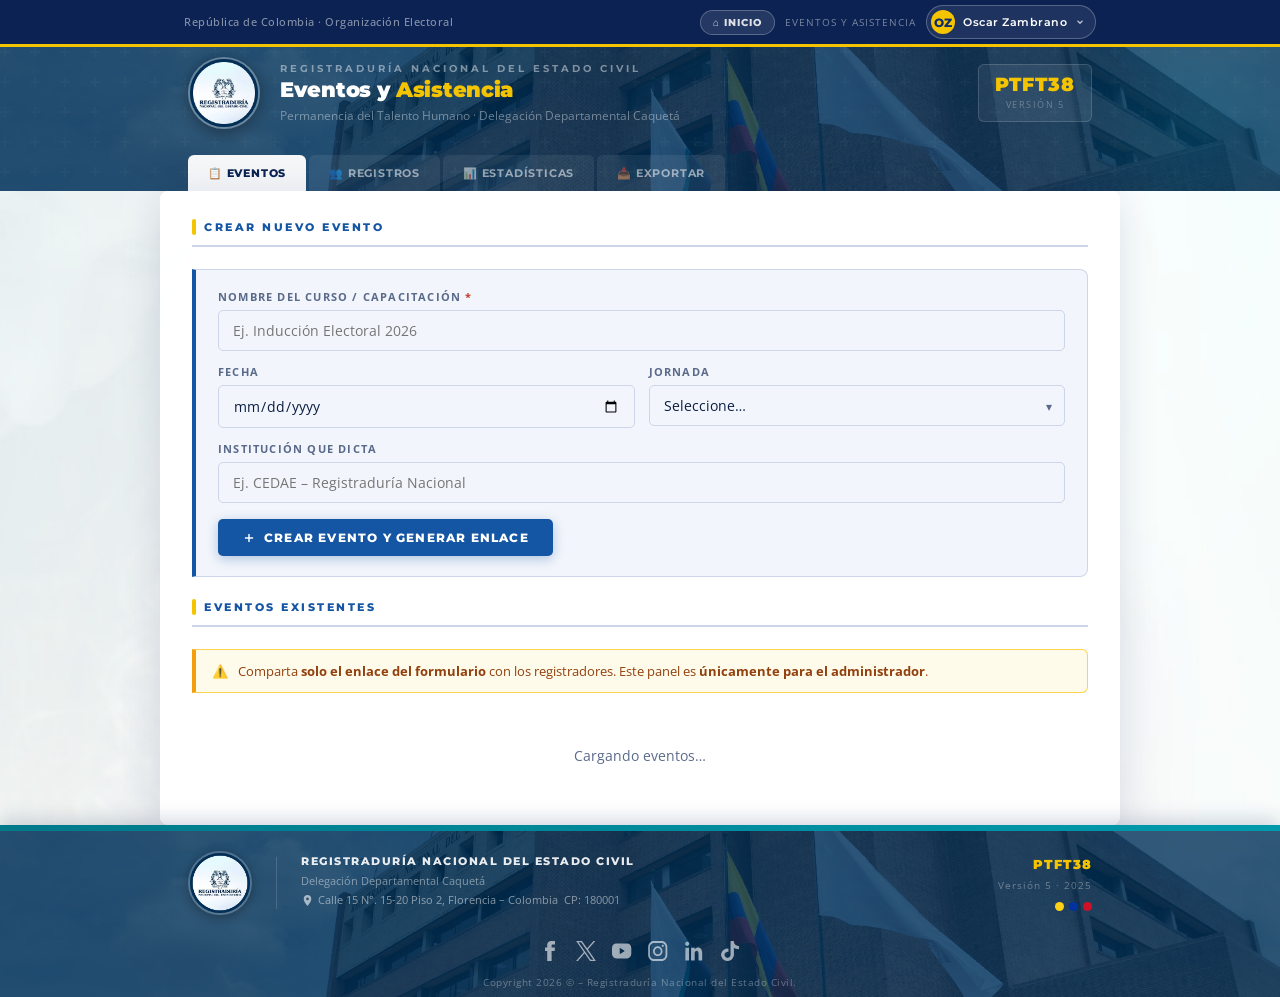
==== vistas/admin.html @ bdf1c72b "feat(registros): permitir eliminar un asistente del evento Pasa que alguien diligencia el formulario" ====
<!doctype html>
<html lang="es">
  <head>
    <meta charset="UTF-8" />
    <meta name="viewport" content="width=device-width, initial-scale=1.0" />
    <link rel="icon" type="image/x-icon" href="/img/icono.png" />
    <title>Panel Administrativo PTFT38 | Registraduría Caquetá</title>
    <link
      href="https://fonts.googleapis.com/css2?family=Montserrat:wght@400;500;600;700;800;900&family=Open+Sans:wght@300;400;500;600&display=swap"
      rel="stylesheet"
    />
    <link rel="stylesheet" href="/css/styles.css" />
    <link rel="stylesheet" href="/css/admin.css" />
  </head>
  <body>
    <!-- BARRA SUPERIOR -->
    <div class="top-bar" style="width: 100%">
      <div class="top-bar-inner">
        <span class="top-bar-left"
          >República de Colombia · Organización Electoral</span
        >
        <div class="top-bar-right">
          <a class="btn-inicio" href="/vistas/inicio.html">⌂ Inicio</a>
          <span>Eventos y Asistencia</span>
          <div class="user-menu" id="userMenu">
            <button class="user-chip" onclick="window.toggleUserMenu(event)">
              <span class="user-avatar" id="userAvatar">OZ</span>
              <span class="user-name" id="userName">Oscar Zambrano</span>
              <svg
                class="user-caret"
                width="10"
                height="10"
                viewBox="0 0 24 24"
                fill="none"
                stroke="currentColor"
                stroke-width="3"
              >
                <polyline points="6 9 12 15 18 9" />
              </svg>
            </button>
            <div class="user-dropdown" id="userDropdown">
              <div class="user-dropdown-info">
                <div class="user-dropdown-name" id="userFullName">—</div>
                <div class="user-dropdown-email" id="userEmail">—</div>
              </div>
              <button
                class="user-dropdown-item"
                onclick="window.cerrarSesion()"
              >
                <svg
                  width="14"
                  height="14"
                  viewBox="0 0 24 24"
                  fill="none"
                  stroke="currentColor"
                  stroke-width="2"
                >
                  <path d="M9 21H5a2 2 0 0 1-2-2V5a2 2 0 0 1 2-2h4" />
                  <polyline points="16 17 21 12 16 7" />
                  <line x1="21" y1="12" x2="9" y2="12" />
                </svg>
                Cerrar sesión
              </button>
            </div>
          </div>
        </div>
      </div>
    </div>

    <!-- HEADER -->
    <div class="header" style="width: 100%">
      <div class="header-main">
        <div class="logo-wrap">
          <img src="/img/Logo 2.jpg" alt="Logo" />
        </div>
        <div class="header-text-group">
          <div class="org-name">Registraduría Nacional del Estado Civil</div>
          <div class="header-titulo">Eventos y <span>Asistencia</span></div>
          <div class="header-subtitulo">
            Permanencia del Talento Humano · Delegación Departamental Caquetá
          </div>
        </div>
        <div class="ptft-badge">
          <span class="ptft-code">PTFT38</span>
          <span class="ptft-ver">Versión 5</span>
        </div>
      </div>
      <div class="nav-wrap">
        <div class="nav-tabs">
          <button
            class="nav-tab active"
            onclick="window.tab('eventos')"
            id="tab-eventos"
          >
            📋 Eventos
          </button>
          <button
            class="nav-tab"
            onclick="window.tab('registros')"
            id="tab-registros"
          >
            👥 Registros
          </button>
          <button
            class="nav-tab"
            onclick="window.tab('estadisticas')"
            id="tab-estadisticas"
          >
            📊 Estadísticas
          </button>
          <button
            class="nav-tab"
            onclick="window.tab('exportar')"
            id="tab-exportar"
          >
            📥 Exportar
          </button>
        </div>
      </div>
    </div>

    <!-- CARD -->
    <div class="card">
      <div id="panelEventos">
        <div class="card-body">
          <div class="section-title">Crear nuevo evento</div>
          <div class="evento-form-wrap">
            <div class="form-grid">
              <div class="span2">
                <div class="field">
                  <label
                    >Nombre del curso / capacitación
                    <span class="req">*</span></label
                  >
                  <input
                    type="text"
                    id="evNombre"
                    placeholder="Ej. Inducción Electoral 2026"
                    autocomplete="off"
                  />
                </div>
              </div>
              <div>
                <div class="field">
                  <label>Fecha</label>
                  <input type="date" id="evFecha" min="" />
                </div>
              </div>
              <div>
                <div class="field">
                  <label>Jornada</label>
                  <div class="select-wrap">
                    <select id="evJornada">
                      <option value="">Seleccione…</option>
                      <option>Mañana</option>
                      <option>Tarde</option>
                      <option>Noche</option>
                      <option>Completa</option>
                    </select>
                  </div>
                </div>
              </div>
              <div class="span2">
                <div class="field">
                  <label>Institución que dicta</label>
                  <input
                    type="text"
                    id="evInstitucion"
                    placeholder="Ej. CEDAE – Registraduría Nacional"
                    autocomplete="off"
                  />
                </div>
              </div>
            </div>
            <div class="btn-row" style="margin-top: 16px">
              <button
                class="btn-primary"
                id="btnCrearEvento"
                onclick="window.crearEvento()"
              >
                <svg
                  width="14"
                  height="14"
                  viewBox="0 0 24 24"
                  fill="none"
                  stroke="currentColor"
                  stroke-width="2.5"
                >
                  <line x1="12" y1="5" x2="12" y2="19" />
                  <line x1="5" y1="12" x2="19" y2="12" />
                </svg>
                Crear evento y generar enlace
              </button>
            </div>
          </div>
          <div class="section-title">Eventos existentes</div>
          <div class="warn-box">
            ⚠️
            <span
              >Comparta <strong>solo el enlace del formulario</strong> con los
              registradores. Este panel es
              <strong>únicamente para el administrador</strong>.</span
            >
          </div>
          <div class="eventos-list" id="eventosList">
            <div class="no-eventos">Cargando eventos…</div>
          </div>
        </div>
      </div>

      <div id="panelRegistros" style="display: none">
        <div class="card-body">
          <div
            style="
              display: flex;
              justify-content: space-between;
              align-items: center;
              flex-wrap: wrap;
              gap: 12px;
            "
          >
            <div>
              <div
                class="section-title"
                style="border: none; padding: 0; margin-bottom: 3px"
                id="regTitulo"
              >
                Registros de asistencia
              </div>
              <div
                style="font-size: 12px; color: var(--gris-txt)"
                id="regSub"
              ></div>
            </div>
            <div style="display: flex; gap: 8px; flex-wrap: wrap">
              <button
                class="btn-verde"
                onclick="window.exportarEvento()"
                id="btnExportarEv"
                style="display: none"
              >
                📥 Exportar este evento
              </button>
              <button
                class="btn-pdf"
                onclick="window.exportarEventoPDF('btnExportarPdf')"
                id="btnExportarPdf"
                style="display: none"
              >
                📄 Exportar PDF
              </button>
            </div>
          </div>
          <div class="field">
            <label>Seleccionar evento</label>
            <div class="select-wrap">
              <select id="regSelector" onchange="window.cargarRegistros()">
                <option value="">— Seleccione un evento —</option>
              </select>
            </div>
          </div>
          <div class="reg-table-wrap">
            <table>
              <thead>
                <tr>
                  <th>#</th>
                  <th>Cédula</th>
                  <th>Nombre</th>
                  <th>Dependencia</th>
                  <th>Sexo</th>
                  <th>Nivel</th>
                  <th>Hora</th>
                  <th>Firma</th>
                  <th></th>
                </tr>
              </thead>
              <tbody id="regTabla">
                <tr>
                  <td colspan="9" class="sin-datos">
                    Seleccione un evento para ver sus registros.
                  </td>
                </tr>
              </tbody>
            </table>
          </div>
          <div
            style="
              font-size: 11.5px;
              color: var(--gris-txt);
              text-align: right;
              margin-top: 4px;
            "
            id="regConteo"
          ></div>
        </div>
      </div>

      <div id="panelEstadisticas" style="display: none">
        <div class="card-body">
          <!-- Filtro: todos los eventos o uno en particular -->
          <div class="field">
            <label>Ver estadísticas de</label>
            <div class="select-wrap">
              <select id="statFiltroEvento" onchange="window.filtrarEstadisticas()">
                <option value="">— Todos los eventos —</option>
              </select>
            </div>
          </div>

          <div class="section-title">Resumen general</div>
          <div class="kpi-grid">
            <div class="kpi kpi-azul">
              <div class="kpi-ico" aria-hidden="true">
                <svg viewBox="0 0 24 24" fill="none" stroke="currentColor" stroke-width="2" stroke-linecap="round">
                  <rect x="3" y="4" width="18" height="17" rx="2" />
                  <line x1="3" y1="9" x2="21" y2="9" /><line x1="8" y1="2" x2="8" y2="6" /><line x1="16" y1="2" x2="16" y2="6" />
                </svg>
              </div>
              <div class="kpi-txt"><b id="statEventos">—</b><span>Eventos</span></div>
            </div>
            <div class="kpi kpi-teal">
              <div class="kpi-ico" aria-hidden="true">
                <svg viewBox="0 0 24 24" fill="none" stroke="currentColor" stroke-width="2" stroke-linecap="round">
                  <path d="M17 21v-2a4 4 0 0 0-4-4H5a4 4 0 0 0-4 4v2" />
                  <circle cx="9" cy="7" r="4" /><path d="M23 21v-2a4 4 0 0 0-3-3.87" /><path d="M16 3.13a4 4 0 0 1 0 7.75" />
                </svg>
              </div>
              <div class="kpi-txt"><b id="statTotal">—</b><span>Asistentes</span></div>
            </div>
            <div class="kpi kpi-ambar">
              <div class="kpi-ico" aria-hidden="true">
                <svg viewBox="0 0 24 24" fill="none" stroke="currentColor" stroke-width="2" stroke-linecap="round">
                  <line x1="18" y1="20" x2="18" y2="10" /><line x1="12" y1="20" x2="12" y2="4" /><line x1="6" y1="20" x2="6" y2="14" />
                </svg>
              </div>
              <div class="kpi-txt"><b id="statPromedio">—</b><span>Promedio por evento</span></div>
            </div>
            <div class="kpi kpi-verde">
              <div class="kpi-ico" aria-hidden="true">
                <svg viewBox="0 0 24 24" fill="none" stroke="currentColor" stroke-width="2" stroke-linecap="round">
                  <path d="M21 10c0 7-9 13-9 13s-9-6-9-13a9 9 0 0 1 18 0z" /><circle cx="12" cy="10" r="3" />
                </svg>
              </div>
              <div class="kpi-txt"><b id="statMunicipios">—</b><span>Municipios cubiertos</span></div>
            </div>
          </div>

          <!-- Gráficos -->
          <div class="graf-grid">
            <div class="graf-panel">
              <h4 class="graf-titulo">Asistentes por dependencia</h4>
              <div id="grafDependencia" class="graf-barras"></div>
            </div>
            <div class="graf-panel">
              <h4 class="graf-titulo">Nivel del cargo</h4>
              <div id="grafNivel" class="graf-dona"></div>
            </div>
            <div class="graf-panel">
              <h4 class="graf-titulo">Participación por sexo</h4>
              <div id="grafSexo" class="graf-barras"></div>
            </div>
            <div class="graf-panel" id="panelGrafEvento">
              <h4 class="graf-titulo">Asistentes por evento</h4>
              <div id="grafEvento" class="graf-barras"></div>
            </div>
          </div>

          <!-- Cobertura territorial -->
          <div class="graf-panel" id="panelCobertura">
            <h4 class="graf-titulo">Cobertura en el departamento</h4>
            <p class="graf-nota" id="coberturaResumen">—</p>
            <div id="grafCobertura" class="cobertura-chips"></div>
          </div>

          <div class="section-title">Por dependencia</div>
          <div class="reg-table-wrap">
            <table>
              <thead>
                <tr>
                  <th>Dependencia</th>
                  <th>Registros</th>
                  <th>%</th>
                </tr>
              </thead>
              <tbody id="statDepTabla">
                <tr>
                  <td colspan="3" class="sin-datos">Cargando…</td>
                </tr>
              </tbody>
            </table>
          </div>
          <div class="section-title">Por nivel del cargo</div>
          <div class="reg-table-wrap">
            <table>
              <thead>
                <tr>
                  <th>Nivel</th>
                  <th>Registros</th>
                  <th>%</th>
                </tr>
              </thead>
              <tbody id="statNivelTabla">
                <tr>
                  <td colspan="3" class="sin-datos">Cargando…</td>
                </tr>
              </tbody>
            </table>
          </div>
        </div>
      </div>

      <div id="panelExportar" style="display: none">
        <div class="card-body">
          <div class="section-title">Exportar datos</div>
          <div style="display: flex; flex-direction: column; gap: 16px">
            <div class="export-card">
              <div class="export-card-title">
                <span style="font-size: 20px">📊</span> Todos los eventos
              </div>
              <div class="export-card-desc">
                Descarga <strong>todos los registros</strong> de todos los
                eventos en un solo archivo CSV compatible con Excel.
              </div>
              <button class="btn-primary" onclick="window.exportarTodo()">
                📥 Descargar todos los registros
              </button>
            </div>
            <div class="export-card">
              <div class="export-card-title">
                <span style="font-size: 20px">📋</span> Un evento específico
              </div>
              <div class="export-card-desc">
                Seleccione el evento que desea exportar:
              </div>
              <div class="field" style="margin-bottom: 14px">
                <div class="select-wrap">
                  <select id="exportSelector">
                    <option value="">— Seleccione evento —</option>
                  </select>
                </div>
              </div>
              <div style="display: flex; gap: 8px; flex-wrap: wrap">
                <button class="btn-verde" onclick="window.exportarSeleccionado()">
                  📥 Descargar Excel
                </button>
                <button class="btn-pdf" onclick="window.exportarSeleccionadoPDF()">
                  📄 Descargar PDF
                </button>
              </div>
            </div>
          </div>
        </div>
      </div>
    </div>
    <!-- /card -->

    <!-- MODAL -->
    <div class="modal-overlay" id="modalFirma" onclick="window.cerrarModal()">
      <div class="modal-box" onclick="event.stopPropagation()">
        <h3 id="modalNombre">Firma digital</h3>
        <img id="modalImg" src="" alt="Firma" />
        <br /><button class="modal-close" onclick="window.cerrarModal()">
          Cerrar
        </button>
      </div>
    </div>

    <!-- MODAL QR -->
    <div class="modal-overlay" id="modalQR" onclick="window.cerrarModalQR()">
      <div class="modal-box" onclick="event.stopPropagation()">
        <h3>Código QR del evento</h3>
        <div class="qr-evento-nombre" id="qrNombre">—</div>
        <div class="qr-container" id="qrContainer"></div>
        <div class="qr-link" id="qrLink"></div>
        <p class="qr-hint">
          Proyecte este código o imprímalo. Los participantes lo escanean con la
          cámara de su celular y abre el formulario de asistencia.
        </p>
        <div class="qr-btns">
          <button class="btn-primary" onclick="window.descargarQR()">
            ⬇ Descargar PNG
          </button>
          <button
            class="modal-close"
            style="margin-top: 0"
            onclick="window.cerrarModalQR()"
          >
            Cerrar
          </button>
        </div>
      </div>
    </div>

    <!-- FOOTER ESTILO REGISTRADURÍA -->
    <div class="page-footer">
      <div class="footer-teal-bar"></div>
      <div class="footer-body">
        <img class="footer-logo" src="/img/Logo 2.jpg" alt="Logo" />
        <div class="footer-divider"></div>
        <div class="footer-info">
          <div class="footer-org">Registraduría Nacional del Estado Civil</div>
          <div class="footer-sub">
            Delegación Departamental Caquetá<br />
            <span class="footer-dir"
              ><img
                src="/img/ico-footer-location.svg"
                alt="Ubicación"
                class="footer-dir-ico"
              />
              Calle 15 N°. 15-20 Piso 2, Florencia – Colombia &nbsp;CP:
              180001</span
            >
          </div>
        </div>
        <div class="footer-right-block">
          <div class="footer-ptft">PTFT38</div>
          <div class="footer-ver">Versión 5 · 2025</div>
          <div class="e26-dots">
            <div class="e26-dot" style="background: var(--e26-amarillo)"></div>
            <div class="e26-dot" style="background: var(--e26-azul)"></div>
            <div class="e26-dot" style="background: var(--e26-rojo)"></div>
          </div>
        </div>
      </div>
      <div class="footer-social">
        <a
          href="https://www.facebook.com/Registraduria"
          target="_blank"
          rel="noopener"
          ><img src="/img/ico-footer-facebook.svg" alt="Facebook"
        /></a>
        <a
          href="https://twitter.com/Registraduria"
          target="_blank"
          rel="noopener"
          ><img src="/img/ico-footer-X.svg" alt="X"
        /></a>
        <a
          href="https://www.youtube.com/@RegistraduriaCol"
          target="_blank"
          rel="noopener"
          ><img src="/img/ico-footer-youtube.svg" alt="YouTube"
        /></a>
        <a
          href="https://www.instagram.com/registraduria"
          target="_blank"
          rel="noopener"
          ><img src="/img/ico-footer-instagram.svg" alt="Instagram"
        /></a>
        <a
          href="https://www.linkedin.com/company/registraduria"
          target="_blank"
          rel="noopener"
          ><img src="/img/ico-footer-linkedin.svg" alt="LinkedIn"
        /></a>
        <a
          href="https://www.tiktok.com/@registraduria"
          target="_blank"
          rel="noopener"
          ><img src="/img/ico-footer-tiktok.png" alt="TikTok"
        /></a>
      </div>
      <div class="footer-bottom">
        Copyright 2026 © – Registraduría Nacional del Estado Civil.
      </div>
    </div>
    <script type="module" src="/js/admin.js"></script>
  </body>
</html>
---- css/styles.css ----
/* ============================================================
   styles.css — Estilos compartidos
   Registraduría Nacional del Estado Civil · Delegación Caquetá
   Usado por: admin.html y asistencia.html
   ============================================================ */

@import url("https://fonts.googleapis.com/css2?family=Montserrat:wght@400;500;600;700;800;900&family=Open+Sans:wght@300;400;500;600&display=swap");

/* ══════════════════════════════════════════════
   VARIABLES GLOBALES
══════════════════════════════════════════════ */
:root {
  --azul-oscuro: #0b2252;
  --azul-nav: #0d2c6e;
  --azul-medio: #1a4080;
  --azul-boton: #1455a4;
  --azul-claro: #1e6bb8;
  --teal: #007a8a;
  --teal-lt: #009aad;
  --blanco: #ffffff;
  --gris-bg: #f2f5fb;
  --gris-bd: #cdd5e8;
  --gris-txt: #5a6a8a;
  --tinta: #0b1e42;
  --amarillo: #f5c400;
  --verde: #007a4d;
  --verde-bg: #e6f4ee;
  --error: #c0392b;
  --e26-azul: #0033a0;
  --e26-rojo: #ce1126;
  --e26-amarillo: #fcd116;
}

/* ══════════════════════════════════════════════
   RESET Y BODY
══════════════════════════════════════════════ */
*,
*::before,
*::after {
  box-sizing: border-box;
  margin: 0;
  padding: 0;
}

body {
  font-family: "Open Sans", sans-serif;
  min-height: 100vh;
  display: flex;
  flex-direction: column;
  align-items: center;
  background-image: url("/img/im2.png");
  background-size: cover;
  background-position: center;
  background-attachment: fixed;
  background-repeat: no-repeat;
}
body > * {
  position: relative;
  z-index: 1;
}

/* ══════════════════════════════════════════════
   BARRA SUPERIOR
══════════════════════════════════════════════ */
.top-bar {
  width: 100%;
  background-image: url("/img/im1.png");
  background: var(--azul-oscuro);
  border-bottom: 3px solid var(--amarillo);
  padding: 5px 0;
}
.top-bar-inner {
  max-width: 960px;
  margin: 0 auto;
  padding: 0 24px;
  display: flex;
  justify-content: space-between;
  align-items: center;
}
.top-bar-left {
  font-size: 10.5px;
  color: rgba(255, 255, 255, 0.5);
  letter-spacing: 0.5px;
  font-weight: 500;
}
.top-bar-right {
  font-size: 10px;
  color: rgba(255, 255, 255, 0.45);
  letter-spacing: 1px;
  text-transform: uppercase;
  display: flex;
  align-items: center;
  gap: 10px;
}
.top-bar-badge {
  font-family: "Montserrat", sans-serif;
  font-size: 9px;
  font-weight: 800;
  letter-spacing: 1.5px;
  text-transform: uppercase;
  padding: 3px 10px;
  border-radius: 2px;
}
.top-bar-badge.admin {
  background: var(--amarillo);
  color: var(--azul-oscuro);
}
.top-bar-badge.registro {
  background: var(--teal);
  color: #fff;
}

/* ══════════════════════════════════════════════
   admin
══════════════════════════════════════════════ */

.admin-badge {
  font-family: "Montserrat", sans-serif;
  font-size: 9px;
  font-weight: 800;
  letter-spacing: 1.5px;
  text-transform: uppercase;
  padding: 3px 10px;
  border-radius: 2px;
  background: var(--amarillo);
  color: #fff;
}

/* ══════════════════════════════════════════════
   HEADER
══════════════════════════════════════════════ */
.header {
  width: 100%;
  /* Color de respaldo: si la foto tarda o no carga, el header sigue azul */
  background-color: var(--azul-oscuro, #0b2252);
  background-image: url("/img/im1.png");
  background-size: cover;
  background-position: center;
  position: relative;
  overflow: hidden;
}
.header::before {
  content: "";
  position: absolute;
  inset: 0;
  background-image: url("data:image/svg+xml,%3Csvg width='60' height='60' viewBox='0 0 60 60' xmlns='http://www.w3.org/2000/svg'%3E%3Cg fill='none'%3E%3Cg fill='%23ffffff' fill-opacity='0.025'%3E%3Cpath d='M36 34v-4h-2v4h-4v2h4v4h2v-4h4v-2h-4zm0-30V0h-2v4h-4v2h4v4h2V6h4V4h-4zM6 34v-4H4v4H0v2h4v4h2v-4h4v-2H6zM6 4V0H4v4H0v2h4v4h2V6h4V4H6z'/%3E%3C/g%3E%3C/g%3E%3C/svg%3E");
  pointer-events: none;
}
.header::after {
  content: "";
  position: absolute;
  right: -80px;
  top: -80px;
  width: 320px;
  height: 320px;
  border-radius: 50%;
  background: radial-gradient(
    circle,
    rgba(0, 154, 173, 0.15) 0%,
    transparent 70%
  );
  pointer-events: none;
}
.header-main {
  max-width: 960px;
  margin: 0 auto;
  padding: 10px 28px;
  display: flex;
  align-items: center;
  gap: 20px;
  position: relative;
  z-index: 1;
}
.logo-wrap {
  flex-shrink: 0;
  width: 72px;
  height: 72px;
  border-radius: 50%;
  overflow: hidden;
  border: 2px solid rgba(255, 255, 255, 0.3);
  box-shadow: 0 4px 16px rgba(0, 0, 0, 0.35);
}
.logo-wrap img {
  width: 100%;
  height: 100%;
  object-fit: cover;
  display: block;
}
.header-text-group {
  flex: 1;
}
.org-name {
  font-family: "Montserrat", sans-serif;
  font-size: 9.5px;
  font-weight: 700;
  letter-spacing: 3px;
  text-transform: uppercase;
  color: rgba(255, 255, 255, 0.45);
  margin-bottom: 4px;
}
.header-titulo {
  font-family: "Montserrat", sans-serif;
  font-size: 21px;
  font-weight: 900;
  color: #fff;
  line-height: 1.15;
  letter-spacing: -0.3px;
}
.header-titulo span {
  color: var(--amarillo);
}
.header-subtitulo {
  font-size: 11.5px;
  font-weight: 400;
  color: rgba(255, 255, 255, 0.4);
  margin-top: 5px;
}
.ptft-badge {
  flex-shrink: 0;
  background: rgba(255, 255, 255, 0.07);
  border: 1px solid rgba(255, 255, 255, 0.15);
  border-radius: 6px;
  padding: 10px 16px;
  text-align: center;
}
.ptft-code {
  font-family: "Montserrat", sans-serif;
  font-size: 19px;
  font-weight: 900;
  color: var(--amarillo);
  display: block;
  line-height: 1;
  letter-spacing: 1px;
}
.ptft-ver {
  font-size: 9px;
  color: rgba(255, 255, 255, 0.3);
  letter-spacing: 1.5px;
  text-transform: uppercase;
  display: block;
  margin-top: 4px;
}

/* ══════════════════════════════════════════════
   NAV TABS (solo admin)
══════════════════════════════════════════════ */
.nav-wrap {
  max-width: 960px;
  margin: 0 auto;
  padding: 16px 28px 0;
  position: relative;
  z-index: 1;
  width: 100%;
}
.nav-tabs {
  display: flex;
  gap: 3px;
}
.nav-tab {
  font-family: "Montserrat", sans-serif;
  font-size: 11px;
  font-weight: 700;
  letter-spacing: 0.8px;
  text-transform: uppercase;
  padding: 11px 20px;
  border: none;
  background: rgba(255, 255, 255, 0.07);
  color: rgba(255, 255, 255, 0.55);
  cursor: pointer;
  transition: all 0.2s;
  border-radius: 6px 6px 0 0;
  display: flex;
  align-items: center;
  gap: 6px;
  white-space: nowrap;
}
.nav-tab:hover {
  background: rgba(255, 255, 255, 0.14);
  color: #fff;
}
.nav-tab.active {
  background: rgba(255, 255, 255, 0.95);
  color: var(--azul-oscuro);
  font-weight: 800;
}

/* ══════════════════════════════════════════════
   FOOTER
══════════════════════════════════════════════ */
.page-footer {
  width: 100%;
  margin-top: auto;
  /* Color de respaldo: si la foto tarda o no carga, el footer sigue azul */
  background-color: var(--azul-oscuro, #0b2252);
  background-image: url("/img/im1.png");
  background-size: cover;
  background-position: center;
  box-shadow: 0 -4px 20px rgba(11, 34, 82, 0.2);
}
.footer-teal-bar {
  width: 100%;
  height: 6px;
  background: linear-gradient(90deg, var(--teal) 0%, var(--teal-lt) 100%);
}
.footer-body {
  max-width: 960px;
  margin: 0 auto;
  padding: 20px 28px 16px;
  display: flex;
  align-items: center;
  gap: 24px;
}
.footer-logo {
  flex-shrink: 0;
  width: 64px;
  height: 64px;
  border-radius: 50%;
  overflow: hidden;
  object-fit: cover;
  border: 2px solid rgba(255, 255, 255, 0.2);
  box-shadow: 0 3px 12px rgba(0, 0, 0, 0.3);
}
.footer-divider {
  width: 1px;
  height: 52px;
  background: rgba(255, 255, 255, 0.15);
  flex-shrink: 0;
}
.footer-info {
  flex: 1;
}
.footer-org {
  font-family: "Montserrat", sans-serif;
  font-size: 11px;
  font-weight: 800;
  letter-spacing: 1.5px;
  text-transform: uppercase;
  color: rgba(255, 255, 255, 0.9);
  margin-bottom: 4px;
}
.footer-sub {
  font-size: 11px;
  font-weight: 400;
  color: rgba(255, 255, 255, 0.45);
  line-height: 1.6;
}
.footer-right-block {
  flex-shrink: 0;
  text-align: right;
  display: flex;
  flex-direction: column;
  align-items: flex-end;
  gap: 6px;
}
.footer-ptft {
  font-family: "Montserrat", sans-serif;
  font-size: 13px;
  font-weight: 900;
  color: var(--amarillo);
  letter-spacing: 1px;
}
.footer-ver {
  font-size: 10px;
  color: rgba(255, 255, 255, 0.35);
  letter-spacing: 1px;
}
.e26-dots {
  display: flex;
  gap: 5px;
  align-items: center;
  margin-top: 4px;
}
.e26-dot {
  width: 9px;
  height: 9px;
  border-radius: 50%;
}
.btn-logout {
  font-family: 'Montserrat', sans-serif;
  font-size: 9px; font-weight: 700;
  letter-spacing: 1px; text-transform: uppercase;
  padding: 3px 10px; border-radius: 2px;
  background: rgba(255,255,255,0.12);
  color: rgba(255,255,255,0.7);
  border: 1px solid rgba(255,255,255,0.2);
  cursor: pointer; transition: all 0.2s;
}
.btn-logout:hover { background: rgba(255,255,255,0.22); color: #fff; }
.footer-dir {
  font-size: 10.5px;
  color: rgba(255, 255, 255, 0.5);
  display: inline-flex;
  align-items: center;
  gap: 4px;
  margin-top: 2px;
}
.footer-dir-ico {
  width: 13px;
  height: 13px;
  opacity: 0.6;
  flex-shrink: 0;
}
.footer-social {
  display: flex;
  justify-content: center;
  align-items: center;
  gap: 16px;
  padding: 10px 24px 6px;
}
.footer-social a {
  display: inline-flex;
  align-items: center;
  justify-content: center;
  opacity: 0.6;
  transition: opacity 0.2s;
}
.footer-social a:hover {
  opacity: 1;
}
.footer-social img {
  width: 20px;
  height: 20px;
  object-fit: contain;
  filter: brightness(0) invert(1);
}
.footer-bottom {
  /*background: rgba(0,0,0,.2);*/
  text-align: center;
  padding: 8px 24px;
  font-size: 10px;
  color: rgba(255, 255, 255, 0.35);
  letter-spacing: 0.5px;
}

/* ══════════════════════════════════════════════
   RESPONSIVE COMPARTIDO
══════════════════════════════════════════════ */
@media (max-width: 600px) {
  .header-main {
    padding: 14px 16px 0;
    gap: 12px;
  }
  .ptft-badge {
    display: none;
  }
  .footer-body {
    flex-wrap: wrap;
    gap: 14px;
  }
  .footer-divider {
    display: none;
  }
  .footer-right-block {
    text-align: left;
    align-items: flex-start;
  }
  .nav-tab {
    font-size: 10px;
    padding: 10px 10px;
    gap: 4px;
  }
  .nav-wrap {
    padding: 12px 16px 0;
  }
}
---- css/admin.css ----
/* ============================================================
   admin.css — Estilos exclusivos del panel administrativo
   ============================================================ */

/* ══ CARD ══ */
.card {
  background: rgba(255, 255, 255, 0.96);
  width: 100%;
  max-width: 960px;
  border-radius: 8px 8px 8px 8px;
  box-shadow: 0 8px 40px rgba(11, 34, 82, 0.13);
  flex: 1;
  min-height: 400px;
  animation: fadeUp 0.4s ease both;
}
@keyframes fadeUp {
  from {
    opacity: 0;
    transform: translateY(10px);
  }
  to {
    opacity: 1;
    transform: translateY(0);
  }
}
.card-body {
  padding: 28px 32px;
  display: flex;
  flex-direction: column;
  gap: 22px;
}

/* ══ SECTION TITLE ══ */
.section-title {
  font-family: "Montserrat", sans-serif;
  font-size: 11px;
  font-weight: 800;
  letter-spacing: 2.5px;
  text-transform: uppercase;
  color: var(--azul-boton);
  padding-bottom: 10px;
  border-bottom: 2px solid var(--gris-bd);
  display: flex;
  align-items: center;
  gap: 8px;
}
.section-title::before {
  content: "";
  width: 4px;
  height: 16px;
  background: var(--amarillo);
  border-radius: 2px;
  flex-shrink: 0;
}

/* ══ FIELDS ══ */
.field {
  display: flex;
  flex-direction: column;
  gap: 6px;
}
.field > label {
  font-size: 10.5px;
  font-weight: 700;
  letter-spacing: 1.2px;
  text-transform: uppercase;
  color: var(--gris-txt);
}
.field > label .req {
  color: var(--error);
}
input[type="text"],
input[type="date"],
select {
  font-family: "Open Sans", sans-serif;
  font-size: 14px;
  color: var(--tinta);
  background: var(--gris-bg);
  border: 1.5px solid var(--gris-bd);
  border-radius: 5px;
  padding: 10px 14px;
  outline: none;
  transition:
    border-color 0.2s,
    box-shadow 0.2s;
  width: 100%;
  appearance: none;
}
input:focus,
select:focus {
  border-color: var(--azul-claro);
  background: #fff;
  box-shadow: 0 0 0 3px rgba(30, 107, 184, 0.15);
}
input.err {
  border-color: var(--error);
  background: #fff8f8;
}
.select-wrap {
  position: relative;
}
.select-wrap::after {
  content: "▾";
  position: absolute;
  right: 13px;
  top: 50%;
  transform: translateY(-50%);
  color: var(--gris-txt);
  pointer-events: none;
  font-size: 12px;
}
.form-grid {
  display: grid;
  grid-template-columns: 1fr 1fr;
  gap: 14px;
}
.span2 {
  grid-column: span 2;
}
.evento-form-wrap {
  background: var(--gris-bg);
  border: 1.5px solid var(--gris-bd);
  border-left: 4px solid var(--azul-boton);
  border-radius: 0 8px 8px 0;
  padding: 20px 22px;
}

/* ══ BUTTONS ══ */
.btn-primary {
  font-family: "Montserrat", sans-serif;
  font-size: 12px;
  font-weight: 800;
  letter-spacing: 1.2px;
  text-transform: uppercase;
  padding: 11px 24px;
  border: none;
  border-radius: 5px;
  background: var(--azul-boton);
  color: #fff;
  cursor: pointer;
  transition: all 0.2s;
  display: inline-flex;
  align-items: center;
  gap: 8px;
  box-shadow: 0 3px 12px rgba(20, 85, 164, 0.3);
}
.btn-primary:hover {
  background: var(--azul-claro);
  transform: translateY(-1px);
}
.btn-primary:disabled {
  opacity: 0.6;
  cursor: not-allowed;
  transform: none;
}
.btn-secondary {
  font-family: "Montserrat", sans-serif;
  font-size: 11.5px;
  font-weight: 700;
  letter-spacing: 0.8px;
  text-transform: uppercase;
  padding: 10px 18px;
  border: 1.5px solid var(--gris-bd);
  border-radius: 5px;
  background: #fff;
  color: var(--gris-txt);
  cursor: pointer;
  transition: all 0.18s;
  display: inline-flex;
  align-items: center;
  gap: 6px;
}
.btn-secondary:hover {
  border-color: var(--azul-boton);
  color: var(--azul-boton);
}
.btn-danger {
  font-family: "Montserrat", sans-serif;
  font-size: 11px;
  font-weight: 700;
  padding: 8px 14px;
  border: 1.5px solid #e8b4b4;
  border-radius: 5px;
  background: #fff5f5;
  color: var(--error);
  cursor: pointer;
  transition: all 0.18s;
  display: inline-flex;
  align-items: center;
  gap: 5px;
}
.btn-danger:hover {
  background: var(--error);
  color: #fff;
  border-color: var(--error);
}
.btn-verde {
  font-family: "Montserrat", sans-serif;
  font-size: 11.5px;
  font-weight: 700;
  letter-spacing: 0.8px;
  text-transform: uppercase;
  padding: 10px 18px;
  border: none;
  border-radius: 5px;
  background: var(--verde);
  color: #fff;
  cursor: pointer;
  transition: all 0.18s;
  display: inline-flex;
  align-items: center;
  gap: 6px;
}
.btn-verde:hover {
  background: #009060;
}
.btn-row {
  display: flex;
  gap: 10px;
  flex-wrap: wrap;
  align-items: center;
}
.btn-pdf {
  font-family: "Montserrat", sans-serif;
  font-size: 11.5px;
  font-weight: 700;
  letter-spacing: 0.8px;
  text-transform: uppercase;
  padding: 10px 18px;
  border: none;
  border-radius: 5px;
  background: #c0392b;
  color: #fff;
  cursor: pointer;
  transition: all 0.18s;
  display: inline-flex;
  align-items: center;
  gap: 6px;
}
.btn-pdf:hover {
  background: #a93226;
}
.btn-pdf:disabled {
  opacity: 0.6;
  cursor: not-allowed;
}

/* ══ EVENTOS LIST ══ */
.eventos-list {
  display: flex;
  flex-direction: column;
  gap: 10px;
  max-height: 380px;
  overflow-y: auto;
}
.ev-item {
  border: 1.5px solid var(--gris-bd);
  border-radius: 8px;
  padding: 14px 18px;
  background: #fff;
  transition: all 0.18s;
}
.ev-item:hover {
  border-color: var(--azul-boton);
  box-shadow: 0 2px 12px rgba(20, 85, 164, 0.1);
}
.ev-item-top {
  display: flex;
  align-items: flex-start;
  gap: 14px;
}
.ev-item-icon {
  width: 40px;
  height: 40px;
  background: var(--gris-bg);
  border: 1.5px solid var(--gris-bd);
  border-radius: 8px;
  display: flex;
  align-items: center;
  justify-content: center;
  font-size: 18px;
  flex-shrink: 0;
}
.ev-item-info {
  flex: 1;
  min-width: 0;
}
.ev-item-nombre {
  font-family: "Montserrat", sans-serif;
  font-size: 14px;
  font-weight: 700;
  color: var(--tinta);
}
.ev-item-meta {
  font-size: 11.5px;
  color: var(--gris-txt);
  margin-top: 2px;
}
.ev-item-actions {
  display: flex;
  gap: 8px;
  align-items: center;
  flex-shrink: 0;
  flex-wrap: wrap;
}
.ev-count {
  background: var(--azul-nav);
  color: #fff;
  font-family: "Montserrat", sans-serif;
  font-size: 11px;
  font-weight: 700;
  padding: 4px 12px;
  border-radius: 20px;
}
.ev-count.cero {
  background: var(--gris-bd);
  color: var(--gris-txt);
}
.link-box {
  margin-top: 12px;
  background: #eef5fc;
  border: 1.5px solid #b3d4f0;
  border-radius: 6px;
  padding: 9px 14px;
  display: flex;
  align-items: center;
  gap: 10px;
}
.link-box input {
  font-size: 11.5px;
  color: var(--tinta);
  background: transparent;
  border: none;
  outline: none;
  flex: 1;
  font-family: monospace;
  padding: 0;
}
.btn-copy {
  font-family: "Montserrat", sans-serif;
  font-size: 10px;
  font-weight: 800;
  letter-spacing: 0.8px;
  text-transform: uppercase;
  padding: 5px 14px;
  border: 1.5px solid var(--azul-boton);
  border-radius: 4px;
  background: #fff;
  color: var(--azul-boton);
  cursor: pointer;
  white-space: nowrap;
  transition: all 0.15s;
  flex-shrink: 0;
}
.btn-copy:hover {
  background: var(--azul-boton);
  color: #fff;
}
.btn-copy.copied {
  background: var(--verde);
  border-color: var(--verde);
  color: #fff;
}

/* ══ TABLA ══ */
.reg-table-wrap {
  overflow-x: auto;
  border: 1.5px solid var(--gris-bd);
  border-radius: 8px;
}
table {
  width: 100%;
  border-collapse: collapse;
  font-size: 12.5px;
}
thead th {
  background: var(--azul-nav);
  color: #fff;
  padding: 10px 12px;
  text-align: left;
  font-family: "Montserrat", sans-serif;
  font-size: 10px;
  font-weight: 700;
  letter-spacing: 1px;
  text-transform: uppercase;
  white-space: nowrap;
}
tbody tr:nth-child(even) {
  background: var(--gris-bg);
}
tbody tr:hover {
  background: #e8f2fb;
}
tbody td {
  padding: 9px 12px;
  border-bottom: 1px solid var(--gris-bd);
  color: var(--tinta);
  vertical-align: middle;
}
.nivel-badge {
  display: inline-block;
  padding: 2px 9px;
  border-radius: 20px;
  font-size: 10px;
  font-weight: 700;
  background: var(--azul-nav);
  color: #fff;
  font-family: "Montserrat", sans-serif;
}
.sin-datos {
  text-align: center;
  padding: 32px;
  color: var(--gris-txt);
  font-size: 13px;
}
.thumb-firma {
  width: 64px;
  height: 28px;
  border: 1px solid var(--gris-bd);
  border-radius: 4px;
  cursor: pointer;
  object-fit: contain;
  background: #fafcff;
}

/* Borrar un registro: discreto en reposo para no invitar al clic, y
   claramente rojo al acercarse, porque la acción no tiene vuelta atrás */
.btn-borrar-reg {
  width: 26px;
  height: 26px;
  border: 1.5px solid var(--gris-bd);
  border-radius: 6px;
  background: #fff;
  color: var(--gris-txt);
  font-size: 13px;
  line-height: 1;
  cursor: pointer;
  transition: all 0.15s;
}
.btn-borrar-reg:hover,
.btn-borrar-reg:focus-visible {
  background: #fdecea;
  border-color: var(--error);
  color: var(--error);
}

/* ══ STATS ══ */
.stats-grid {
  display: grid;
  grid-template-columns: repeat(3, 1fr);
  gap: 14px;
}
.stat-card {
  background: var(--gris-bg);
  border: 1.5px solid var(--gris-bd);
  border-top: 3px solid var(--azul-boton);
  border-radius: 8px;
  padding: 16px 18px;
  text-align: center;
}
.stat-num {
  font-family: "Montserrat", sans-serif;
  font-size: 32px;
  font-weight: 900;
  color: var(--azul-nav);
  line-height: 1;
}
.stat-label {
  font-size: 11px;
  color: var(--gris-txt);
  margin-top: 5px;
  font-weight: 600;
}

/* ══ TABLERO DE ESTADÍSTICAS ══════════════════════════════════
   Paleta verificada para daltonismo y contraste. El amarillo
   institucional (#F5C400) no se usa en los graficos: sobre fondo
   blanco tiene contraste 1.6:1 y no se distingue. Se sustituye
   por un ambar oscuro que si cumple.                            */
:root {
  --gr-azul: #1455a4;
  --gr-ambar: #c08a00;
  --gr-teal: #009aad;
  --gr-rojo: #c0392b;
  --gr-verde: #00a064;
  --gr-morado: #6b4fa8;
}

/* ── Tarjetas KPI con icono ── */
.kpi-grid {
  display: grid;
  grid-template-columns: repeat(auto-fit, minmax(165px, 1fr));
  gap: 14px;
  margin-bottom: 22px;
}
.kpi {
  display: flex;
  align-items: center;
  gap: 12px;
  padding: 14px 16px;
  background: #fff;
  border: 1.5px solid var(--gris-bd);
  border-left: 4px solid var(--gr-azul);
  border-radius: 8px;
}
.kpi-ico {
  width: 38px;
  height: 38px;
  border-radius: 9px;
  display: flex;
  align-items: center;
  justify-content: center;
  flex-shrink: 0;
  background: #eef4fb;
  color: var(--gr-azul);
}
.kpi-ico svg {
  width: 21px;
  height: 21px;
}
.kpi-txt b {
  display: block;
  font-family: "Montserrat", sans-serif;
  font-size: 25px;
  font-weight: 900;
  line-height: 1;
  color: var(--azul-nav);
}
.kpi-txt span {
  font-size: 11px;
  color: var(--gris-txt);
  font-weight: 600;
}
.kpi-teal { border-left-color: var(--gr-teal); }
.kpi-teal .kpi-ico { background: #e5f6f8; color: var(--gr-teal); }
.kpi-ambar { border-left-color: var(--gr-ambar); }
.kpi-ambar .kpi-ico { background: #fbf3e0; color: var(--gr-ambar); }
.kpi-verde { border-left-color: var(--gr-verde); }
.kpi-verde .kpi-ico { background: #e6f6ef; color: var(--gr-verde); }

/* ── Paneles de gráficos ── */
.graf-grid {
  display: grid;
  grid-template-columns: repeat(auto-fit, minmax(290px, 1fr));
  gap: 18px;
  margin-bottom: 18px;
}
.graf-panel {
  border: 1.5px solid var(--gris-bd);
  border-radius: 8px;
  padding: 18px 20px;
  background: #fff;
}
.graf-titulo {
  font-family: "Montserrat", sans-serif;
  font-size: 11px;
  font-weight: 800;
  letter-spacing: 1.2px;
  text-transform: uppercase;
  color: var(--gris-txt);
  margin: 0 0 14px;
}
.graf-nota {
  font-size: 12px;
  color: var(--gris-txt);
  margin: -6px 0 10px;
}

/* ── Barras horizontales ── */
.graf-fila {
  display: flex;
  align-items: center;
  gap: 10px;
  margin-bottom: 10px;
  font-size: 11.5px;
  color: var(--tinta);
}
/* La última fila no necesita margen: ya está el relleno del panel */
.graf-fila:last-child {
  margin-bottom: 0;
}
.graf-fila .etq {
  /* 130px es lo que miden los municipios de nombre más largo del
     departamento ("Belén de los Andaquíes", "San Vicente del Caguán") */
  width: 130px;
  flex-shrink: 0;
  text-align: right;
  white-space: nowrap;
  overflow: hidden;
  text-overflow: ellipsis;
}
.graf-fila .pista {
  flex: 1;
  height: 14px;
  background: var(--gris-bg);
  border-radius: 0 4px 4px 0;
  overflow: hidden;
}
.graf-fila .barra {
  /* Es un <span>: sin esto queda en línea, ignora el alto y el ancho
     que le pone el script, y solo se vería la pista de fondo */
  display: block;
  height: 100%;
  border-radius: 0 4px 4px 0;
  transition: width 0.5s ease;
}
.graf-fila .val {
  width: 44px;
  flex-shrink: 0;
  font-weight: 700;
  color: var(--azul-nav);
  font-size: 11.5px;
}
.graf-vacio {
  font-size: 12.5px;
  color: var(--gris-txt);
  text-align: center;
  padding: 18px 0;
}

/* ── Dona con leyenda ── */
.graf-dona {
  display: flex;
  align-items: center;
  gap: 22px;
  flex-wrap: wrap;
}
.graf-dona svg {
  flex-shrink: 0;
}
.dona-leyenda {
  display: flex;
  flex-direction: column;
  gap: 6px;
  font-size: 11.5px;
  color: var(--tinta);
}
.dona-leyenda span {
  display: flex;
  align-items: center;
  gap: 7px;
}
.dona-punto {
  width: 10px;
  height: 10px;
  border-radius: 2px;
  flex-shrink: 0;
}

/* ── Cobertura por municipio ── */
.cobertura-chips {
  display: flex;
  flex-wrap: wrap;
  gap: 8px;
}
.mun-chip {
  font-size: 11px;
  padding: 4px 10px;
  border-radius: 20px;
  border: 1.5px solid var(--gris-bd);
  background: var(--gris-bg);
  color: var(--gris-txt);
}
.mun-chip.con {
  background: #e6f6ef;
  border-color: #a8d5c0;
  color: #00714a;
  font-weight: 600;
}

/* ══ EXPORTAR ══ */
.export-card {
  border: 1.5px solid var(--gris-bd);
  border-radius: 8px;
  padding: 20px 22px;
  background: #fff;
}
.export-card-title {
  font-family: "Montserrat", sans-serif;
  font-size: 14px;
  font-weight: 700;
  color: var(--tinta);
  margin-bottom: 7px;
  display: flex;
  align-items: center;
  gap: 8px;
}
.export-card-desc {
  font-size: 13px;
  color: var(--gris-txt);
  margin-bottom: 14px;
  line-height: 1.6;
}

/* ══ WARN ══ */
.warn-box {
  background: #fffbeb;
  border: 1.5px solid #fcd34d;
  border-left: 4px solid #f59e0b;
  border-radius: 0 6px 6px 0;
  padding: 12px 16px;
  font-size: 13px;
  color: #92400e;
  display: flex;
  gap: 10px;
  align-items: flex-start;
}

/* ══ MODAL ══ */
.modal-overlay {
  display: none;
  position: fixed;
  inset: 0;
  background: rgba(0, 0, 0, 0.65);
  z-index: 100;
  align-items: center;
  justify-content: center;
}
.modal-overlay.show {
  display: flex;
}
.modal-box {
  background: #fff;
  border-radius: 10px;
  padding: 26px;
  max-width: 400px;
  width: 90%;
  text-align: center;
  box-shadow: 0 20px 60px rgba(0, 0, 0, 0.3);
}
.modal-box h3 {
  font-family: "Montserrat", sans-serif;
  font-size: 15px;
  font-weight: 700;
  color: var(--azul-nav);
  margin-bottom: 14px;
}
.modal-box img {
  max-width: 100%;
  border: 1.5px solid var(--gris-bd);
  border-radius: 6px;
}
.modal-close {
  margin-top: 16px;
  font-family: "Montserrat", sans-serif;
  font-size: 12px;
  font-weight: 700;
  padding: 8px 24px;
  border: 1.5px solid var(--gris-bd);
  border-radius: 5px;
  background: none;
  color: var(--gris-txt);
  cursor: pointer;
}
.modal-close:hover {
  border-color: var(--azul-boton);
  color: var(--azul-boton);
}
.no-eventos {
  text-align: center;
  padding: 32px 20px;
  color: var(--gris-txt);
  font-size: 13.5px;
}


/* ══ BOTÓN INICIO (top-bar) ══ */
.btn-inicio {
  font-family: "Montserrat", sans-serif;
  font-size: 10px;
  font-weight: 800;
  letter-spacing: 1px;
  text-transform: uppercase;
  padding: 5px 12px;
  border-radius: 20px;
  background: rgba(255, 255, 255, 0.1);
  border: 1px solid rgba(255, 255, 255, 0.25);
  color: rgba(255, 255, 255, 0.85);
  text-decoration: none;
  transition: all 0.18s;
}
.btn-inicio:hover {
  background: rgba(255, 255, 255, 0.2);
  color: #fff;
}

/* ══ MENÚ DE USUARIO (top-bar) ══ */
/* La regla global `body > * { z-index: 1 }` hace que el header
   se pinte encima de la barra superior y tape el menú desplegable.
   Subimos la barra a una capa superior solo en el panel admin. */
.top-bar {
  z-index: 60;
}
.user-menu {
  position: relative;
}
.user-chip {
  display: inline-flex;
  align-items: center;
  gap: 8px;
  padding: 4px 10px 4px 4px;
  border: 1px solid rgba(255, 255, 255, 0.25);
  border-radius: 30px;
  background: rgba(255, 255, 255, 0.08);
  color: #fff;
  cursor: pointer;
  transition: background 0.18s, border-color 0.18s;
  font-family: "Montserrat", sans-serif;
}
.user-chip:hover {
  background: rgba(255, 255, 255, 0.16);
  border-color: rgba(255, 255, 255, 0.45);
}
.user-avatar {
  width: 24px;
  height: 24px;
  border-radius: 50%;
  background: var(--amarillo, #f5c400);
  color: var(--azul-nav, #0b2252);
  font-size: 12px;
  font-weight: 800;
  display: flex;
  align-items: center;
  justify-content: center;
  flex-shrink: 0;
}
.user-name {
  font-size: 11px;
  font-weight: 600;
  letter-spacing: 0.5px;
  white-space: nowrap;
  max-width: 160px;
  overflow: hidden;
  text-overflow: ellipsis;
}
.user-caret {
  opacity: 0.7;
  transition: transform 0.2s;
}
.user-menu.open .user-caret {
  transform: rotate(180deg);
}
.user-dropdown {
  position: absolute;
  top: calc(100% + 8px);
  right: 0;
  min-width: 220px;
  background: #fff;
  border: 1px solid var(--gris-bd);
  border-radius: 10px;
  box-shadow: 0 12px 32px rgba(11, 34, 82, 0.22);
  padding: 6px;
  z-index: 200;
  opacity: 0;
  transform: translateY(-6px);
  pointer-events: none;
  transition: opacity 0.18s, transform 0.18s;
}
.user-menu.open .user-dropdown {
  opacity: 1;
  transform: translateY(0);
  pointer-events: auto;
}
.user-dropdown-info {
  padding: 10px 12px;
  border-bottom: 1px solid var(--gris-bd);
  margin-bottom: 6px;
  text-align: left;
}
.user-dropdown-name {
  font-family: "Montserrat", sans-serif;
  font-size: 13px;
  font-weight: 700;
  color: var(--tinta);
}
.user-dropdown-email {
  font-size: 11.5px;
  color: var(--gris-txt);
  margin-top: 2px;
  word-break: break-all;
}
.user-dropdown-item {
  width: 100%;
  display: flex;
  align-items: center;
  gap: 9px;
  padding: 9px 12px;
  border: none;
  border-radius: 7px;
  background: none;
  font-family: "Montserrat", sans-serif;
  font-size: 12px;
  font-weight: 600;
  color: var(--error, #c0392b);
  cursor: pointer;
  text-align: left;
  transition: background 0.15s;
}
.user-dropdown-item:hover {
  background: #fff5f5;
}

/* ══ CÓDIGO QR ══ */
.btn-qr {
  font-family: "Montserrat", sans-serif;
  font-size: 11px;
  font-weight: 700;
  padding: 8px 14px;
  border: 1.5px solid var(--azul-boton);
  border-radius: 5px;
  background: #fff;
  color: var(--azul-boton);
  cursor: pointer;
  transition: all 0.18s;
  display: inline-flex;
  align-items: center;
  gap: 5px;
}
.btn-qr:hover {
  background: var(--azul-boton);
  color: #fff;
}
.qr-evento-nombre {
  font-family: "Montserrat", sans-serif;
  font-size: 13px;
  font-weight: 700;
  color: var(--tinta);
  margin-bottom: 14px;
}
.qr-container {
  display: flex;
  justify-content: center;
  padding: 14px;
  background: #fff;
  border: 1.5px solid var(--gris-bd);
  border-radius: 8px;
  margin: 0 auto 12px;
  width: fit-content;
}
.qr-container img,
.qr-container canvas {
  display: block;
}
.qr-link {
  font-family: monospace;
  font-size: 10.5px;
  color: var(--gris-txt);
  word-break: break-all;
  background: var(--gris-bg);
  border-radius: 5px;
  padding: 7px 10px;
  margin-bottom: 10px;
}
.qr-hint {
  font-size: 12px;
  color: var(--gris-txt);
  line-height: 1.55;
  margin-bottom: 16px;
}
.qr-btns {
  display: flex;
  gap: 10px;
  justify-content: center;
  flex-wrap: wrap;
}

/* ══ CERRAR / REABRIR EVENTO ══ */
.btn-cerrar {
  font-family: "Montserrat", sans-serif;
  font-size: 11px;
  font-weight: 700;
  padding: 8px 14px;
  border: 1.5px solid #e0c068;
  border-radius: 5px;
  background: #fffbeb;
  color: #92400e;
  cursor: pointer;
  transition: all 0.18s;
  display: inline-flex;
  align-items: center;
  gap: 5px;
}
.btn-cerrar:hover {
  background: #f59e0b;
  border-color: #f59e0b;
  color: #fff;
}
.btn-cerrar.reabrir {
  border-color: var(--verde);
  background: #f0fdf6;
  color: var(--verde);
}
.btn-cerrar.reabrir:hover {
  background: var(--verde);
  color: #fff;
}
.ev-item.cerrado {
  background: var(--gris-bg);
  opacity: 0.85;
}
.badge-cerrado {
  display: inline-block;
  font-family: "Montserrat", sans-serif;
  font-size: 9px;
  font-weight: 800;
  letter-spacing: 1px;
  padding: 2px 8px;
  border-radius: 20px;
  background: #92400e;
  color: #fff;
  vertical-align: middle;
  margin-left: 6px;
}

/* ══ INDICADOR EN VIVO ══ */
.live-dot {
  display: inline-block;
  width: 8px;
  height: 8px;
  border-radius: 50%;
  background: var(--verde);
  margin-right: 3px;
  vertical-align: middle;
  animation: livePulse 1.4s ease-in-out infinite;
}
@keyframes livePulse {
  0%,
  100% {
    opacity: 1;
    box-shadow: 0 0 0 0 rgba(0, 160, 100, 0.45);
  }
  50% {
    opacity: 0.6;
    box-shadow: 0 0 0 5px rgba(0, 160, 100, 0);
  }
}

/* ══ RESPONSIVE ADMIN ══ */
@media (max-width: 600px) {
  .card-body {
    padding: 20px 16px;
  }
  .form-grid {
    grid-template-columns: 1fr;
  }
  .span2 {
    grid-column: span 1;
  }
  .stats-grid {
    grid-template-columns: 1fr 1fr;
  }
}
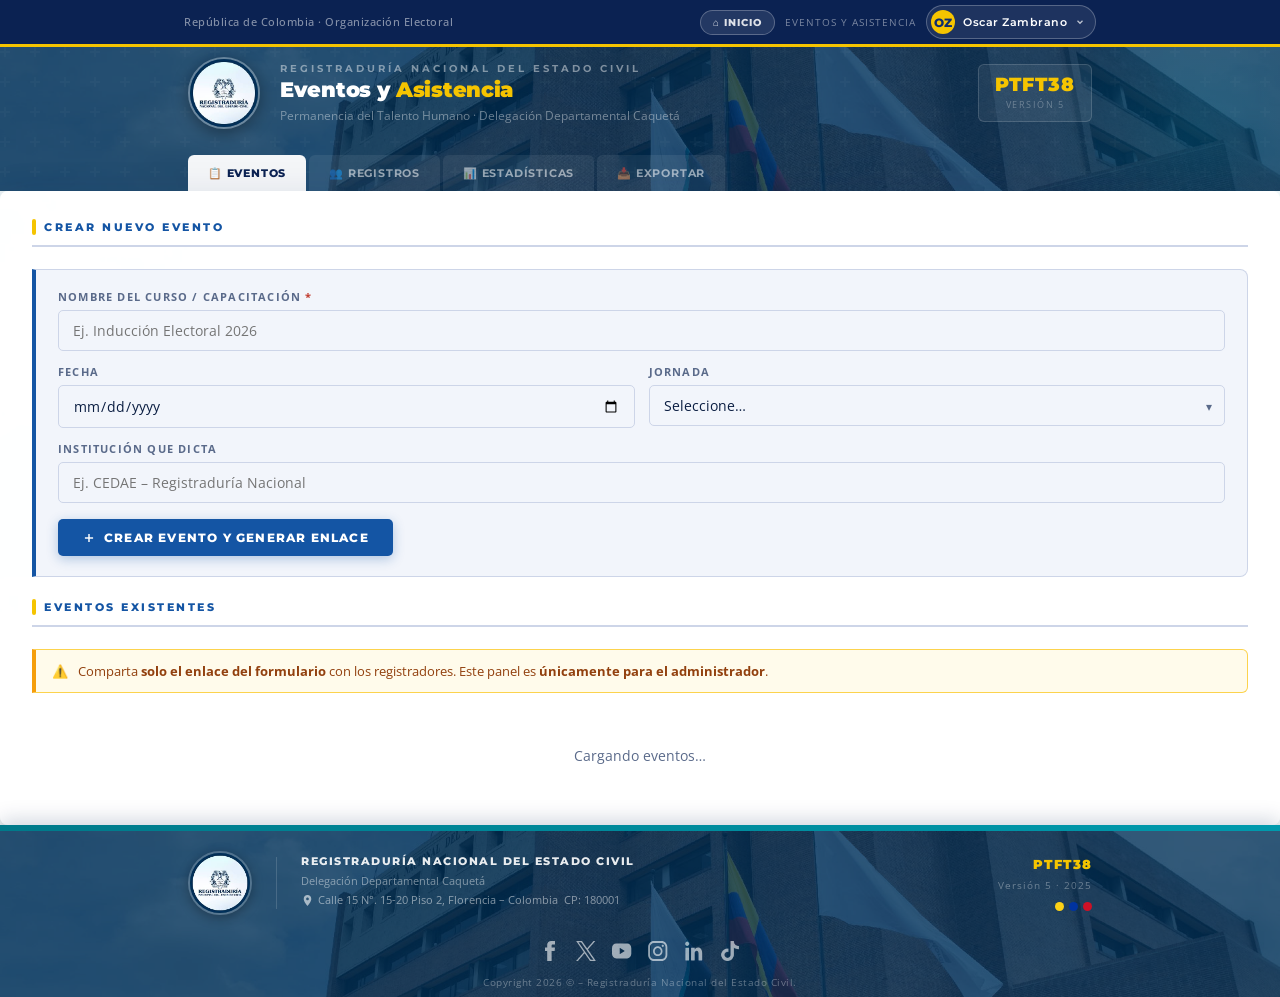
==== commit d865d640: "style(admin): aprovechar el ancho y rehacer el grafico de sexo El panel estaba limitado a 960px, asi" ====
--- a/vistas/admin.html
+++ b/vistas/admin.html
@@ -259,6 +259,29 @@
               </select>
             </div>
           </div>
+          <!-- Asistencia frente a lo convocado. Solo aparece cuando el
+               evento tiene lista de convocados cargada. -->
+          <div id="panelInasistencia" style="display: none">
+            <div class="asis-barra">
+              <div class="asis-cifra">
+                <b id="asisPorcentaje">—</b>
+                <span>de asistencia</span>
+              </div>
+              <div class="asis-pista">
+                <span class="asis-llena" id="asisLlena"></span>
+              </div>
+              <div class="asis-detalle" id="asisDetalle">—</div>
+            </div>
+            <details class="faltantes-caja" id="faltantesCaja">
+              <summary>
+                <span id="faltantesTitulo">Faltaron</span>
+                <span class="faltantes-hint">clic para ver la lista</span>
+              </summary>
+              <div class="faltantes-lista" id="faltantesLista"></div>
+            </details>
+            <div class="extras-aviso" id="extrasAviso" style="display: none"></div>
+          </div>
+
           <div class="reg-table-wrap">
             <table>
               <thead>
@@ -365,6 +388,27 @@
             </div>
           </div>
 
+          <!-- Cumplimiento de la convocatoria. Solo aparece si hay
+               eventos con convocatoria cargada. -->
+          <div id="panelCumplimiento" style="display: none">
+            <div class="section-title">Cumplimiento de la convocatoria</div>
+            <div class="graf-grid">
+              <div class="graf-panel cump-resumen">
+                <h4 class="graf-titulo">Asistencia frente a lo citado</h4>
+                <div class="cump-cifra"><b id="cumpPorcentaje">—</b></div>
+                <p class="graf-nota" id="cumpNota">—</p>
+              </div>
+              <div class="graf-panel">
+                <h4 class="graf-titulo">Sedes que más faltan</h4>
+                <div id="grafInasistencia" class="graf-barras"></div>
+                <p class="graf-pie">
+                  Veces que la sede fue citada y no envió a nadie, sobre el
+                  total de veces que se le citó.
+                </p>
+              </div>
+            </div>
+          </div>
+
           <!-- Cobertura territorial -->
           <div class="graf-panel" id="panelCobertura">
             <h4 class="graf-titulo">Cobertura en el departamento</h4>
@@ -372,39 +416,47 @@
             <div id="grafCobertura" class="cobertura-chips"></div>
           </div>
 
-          <div class="section-title">Por dependencia</div>
-          <div class="reg-table-wrap">
-            <table>
-              <thead>
-                <tr>
-                  <th>Dependencia</th>
-                  <th>Registros</th>
-                  <th>%</th>
-                </tr>
-              </thead>
-              <tbody id="statDepTabla">
-                <tr>
-                  <td colspan="3" class="sin-datos">Cargando…</td>
-                </tr>
-              </tbody>
-            </table>
-          </div>
-          <div class="section-title">Por nivel del cargo</div>
-          <div class="reg-table-wrap">
-            <table>
-              <thead>
-                <tr>
-                  <th>Nivel</th>
-                  <th>Registros</th>
-                  <th>%</th>
-                </tr>
-              </thead>
-              <tbody id="statNivelTabla">
-                <tr>
-                  <td colspan="3" class="sin-datos">Cargando…</td>
-                </tr>
-              </tbody>
-            </table>
+          <!-- Las dos tablas de detalle van lado a lado: son cortas y
+               aprovechan el ancho en vez de dejar media pantalla vacía -->
+          <div class="tablas-duo">
+            <div>
+              <div class="section-title">Por dependencia</div>
+              <div class="reg-table-wrap">
+                <table>
+                  <thead>
+                    <tr>
+                      <th>Dependencia</th>
+                      <th>Registros</th>
+                      <th>%</th>
+                    </tr>
+                  </thead>
+                  <tbody id="statDepTabla">
+                    <tr>
+                      <td colspan="3" class="sin-datos">Cargando…</td>
+                    </tr>
+                  </tbody>
+                </table>
+              </div>
+            </div>
+            <div>
+              <div class="section-title">Por nivel del cargo</div>
+              <div class="reg-table-wrap">
+                <table>
+                  <thead>
+                    <tr>
+                      <th>Nivel</th>
+                      <th>Registros</th>
+                      <th>%</th>
+                    </tr>
+                  </thead>
+                  <tbody id="statNivelTabla">
+                    <tr>
+                      <td colspan="3" class="sin-datos">Cargando…</td>
+                    </tr>
+                  </tbody>
+                </table>
+              </div>
+            </div>
           </div>
         </div>
       </div>
@@ -453,6 +505,80 @@
       </div>
     </div>
     <!-- /card -->
+
+    <!-- MODAL CONVOCADOS -->
+    <div
+      class="modal-overlay"
+      id="modalConvocados"
+      onclick="window.cerrarModalConvocados()"
+    >
+      <div
+        class="modal-box modal-ancho"
+        onclick="event.stopPropagation()"
+      >
+        <h3>¿A quién se convocó?</h3>
+        <div class="conv-evento" id="convEvento">—</div>
+
+        <div class="conv-modos">
+          <button
+            class="conv-modo activa"
+            id="modoSedes"
+            onclick="window.cambiarModoConvocatoria('sedes')"
+          >
+            Por sedes
+            <small>No hace falta saber los nombres</small>
+          </button>
+          <button
+            class="conv-modo"
+            id="modoLista"
+            onclick="window.cambiarModoConvocatoria('lista')"
+          >
+            Por lista nominal
+            <small>Cuando hay inscritos</small>
+          </button>
+        </div>
+
+        <!-- MODO SEDES -->
+        <div id="bloqueSedes">
+          <p class="conv-ayuda">
+            Marque las sedes citadas. Una sede cuenta como asistente si mandó
+            al menos a una persona.
+          </p>
+          <div class="conv-atajos">
+            <button onclick="window.marcarSedes(true)">Marcar todas</button>
+            <button onclick="window.marcarSedes(false)">Ninguna</button>
+          </div>
+          <div class="sedes-grid" id="sedesGrid"></div>
+        </div>
+
+        <!-- MODO LISTA NOMINAL -->
+        <div id="bloqueLista" style="display: none">
+          <p class="conv-ayuda">
+            Pegue la lista de convocados: una persona por línea, con la cédula
+            primero. Sirve copiar y pegar desde Excel o Word.
+          </p>
+          <textarea
+            id="convTexto"
+            rows="9"
+            spellcheck="false"
+            oninput="window.previsualizarConvocados()"
+            placeholder="1015555555 JUAN PÉREZ GÓMEZ&#10;40771154 LILIANA CERQUERA SOTO&#10;17638546 LÍDER ANTONIO FAJARDO"
+          ></textarea>
+          <div class="conv-resumen" id="convResumen">
+            Aún no ha pegado ninguna lista.
+          </div>
+        </div>
+
+        <div class="conv-acciones">
+          <button class="btn-verde" onclick="window.guardarConvocados()">
+            Guardar convocatoria
+          </button>
+          <button class="modal-close" onclick="window.cerrarModalConvocados()">
+            Cancelar
+          </button>
+        </div>
+      </div>
+    </div>
 
     <!-- MODAL -->
     <div class="modal-overlay" id="modalFirma" onclick="window.cerrarModal()">
--- a/css/admin.css
+++ b/css/admin.css
@@ -6,7 +6,9 @@
 .card {
   background: rgba(255, 255, 255, 0.96);
   width: 100%;
-  max-width: 960px;
+  /* Un panel con tablas y gráficos aprovecha el ancho; 960px dejaba
+     media pantalla vacía y apretaba las tablas sin necesidad */
+  max-width: 1400px;
   border-radius: 8px 8px 8px 8px;
   box-shadow: 0 8px 40px rgba(11, 34, 82, 0.13);
   flex: 1;
@@ -421,6 +423,271 @@
   cursor: pointer;
   object-fit: contain;
   background: #fafcff;
+}
+
+/* ══ CONVOCADOS E INASISTENCIA ══ */
+.btn-convocados {
+  padding: 7px 12px;
+  font-size: 11px;
+  font-weight: 600;
+  border: 1.5px solid var(--gris-bd);
+  border-radius: 6px;
+  background: #fff;
+  color: var(--gris-txt);
+  cursor: pointer;
+  transition: all 0.15s;
+}
+.btn-convocados:hover {
+  border-color: var(--azul-boton);
+  color: var(--azul-boton);
+}
+/* Con lista cargada se marca, para distinguir de un vistazo los eventos
+   que ya pueden medir inasistencia de los que no */
+.btn-convocados.con-lista {
+  background: #eef4fb;
+  border-color: var(--azul-boton);
+  color: var(--azul-boton);
+}
+
+/* Va con .modal-box para ganarle a su max-width de 400px, que se
+   define más abajo y si no ganaría por orden */
+.modal-box.modal-ancho {
+  max-width: 560px;
+  width: 92vw;
+  text-align: left;
+}
+.conv-evento {
+  font-size: 12.5px;
+  font-weight: 700;
+  color: var(--azul-nav);
+  margin-bottom: 8px;
+}
+/* Selector de modo de convocatoria */
+.conv-modos {
+  display: grid;
+  grid-template-columns: 1fr 1fr;
+  gap: 8px;
+  margin-bottom: 14px;
+}
+.conv-modo {
+  text-align: left;
+  padding: 10px 12px;
+  border: 1.5px solid var(--gris-bd);
+  border-radius: 7px;
+  background: #fff;
+  color: var(--gris-txt);
+  font-family: inherit;
+  font-size: 12.5px;
+  font-weight: 700;
+  cursor: pointer;
+  transition: all 0.15s;
+}
+.conv-modo small {
+  display: block;
+  font-weight: 400;
+  font-size: 10.5px;
+  margin-top: 2px;
+}
+.conv-modo.activa {
+  border-color: var(--azul-boton);
+  background: #eef4fb;
+  color: var(--azul-boton);
+}
+
+.conv-atajos {
+  display: flex;
+  gap: 6px;
+  margin-bottom: 8px;
+}
+.conv-atajos button {
+  font-family: inherit;
+  font-size: 11px;
+  font-weight: 600;
+  padding: 4px 10px;
+  border: 1.5px solid var(--gris-bd);
+  border-radius: 20px;
+  background: #fff;
+  color: var(--gris-txt);
+  cursor: pointer;
+}
+.conv-atajos button:hover {
+  border-color: var(--azul-boton);
+  color: var(--azul-boton);
+}
+
+.sedes-grid {
+  display: grid;
+  grid-template-columns: repeat(auto-fill, minmax(150px, 1fr));
+  gap: 6px;
+  max-height: 260px;
+  overflow-y: auto;
+  padding: 2px;
+}
+.sede-item {
+  display: flex;
+  align-items: center;
+  gap: 8px;
+  font-size: 12px;
+  padding: 7px 9px;
+  border: 1.5px solid var(--gris-bd);
+  border-radius: 6px;
+  cursor: pointer;
+  user-select: none;
+}
+.sede-item input {
+  width: 15px;
+  height: 15px;
+  accent-color: var(--azul-boton);
+  flex-shrink: 0;
+}
+.sede-item:has(input:checked) {
+  background: #eef4fb;
+  border-color: var(--azul-boton);
+  font-weight: 600;
+}
+
+.conv-ayuda {
+  font-size: 12px;
+  color: var(--gris-txt);
+  margin: 0 0 10px;
+}
+#convTexto {
+  width: 100%;
+  font-family: "Courier New", monospace;
+  font-size: 12.5px;
+  padding: 10px 12px;
+  border: 1.5px solid var(--gris-bd);
+  border-radius: 6px;
+  resize: vertical;
+}
+#convTexto:focus {
+  outline: none;
+  border-color: var(--azul-boton);
+}
+.conv-resumen {
+  font-size: 12px;
+  color: var(--gris-txt);
+  background: var(--gris-bg);
+  border-radius: 6px;
+  padding: 10px 12px;
+  margin-top: 10px;
+}
+.conv-resumen.con-datos {
+  background: #e6f6ef;
+  color: #00714a;
+}
+.conv-muestra {
+  font-family: "Courier New", monospace;
+  font-size: 11.5px;
+  margin-top: 6px;
+  line-height: 1.5;
+}
+.conv-aviso {
+  margin-top: 8px;
+  color: #92400e;
+  background: #fffbeb;
+  border-radius: 5px;
+  padding: 7px 9px;
+  font-size: 11.5px;
+}
+.conv-acciones {
+  display: flex;
+  gap: 8px;
+  margin-top: 14px;
+}
+
+/* Barra de asistencia frente a lo convocado */
+.asis-barra {
+  display: flex;
+  align-items: center;
+  gap: 14px;
+  flex-wrap: wrap;
+  border: 1.5px solid var(--gris-bd);
+  border-radius: 8px;
+  padding: 14px 18px;
+  background: #fff;
+  margin-bottom: 12px;
+}
+.asis-cifra b {
+  font-family: "Montserrat", sans-serif;
+  font-size: 26px;
+  font-weight: 900;
+  color: var(--azul-nav);
+  line-height: 1;
+}
+.asis-cifra span {
+  display: block;
+  font-size: 10.5px;
+  color: var(--gris-txt);
+  font-weight: 600;
+}
+.asis-pista {
+  flex: 1;
+  min-width: 140px;
+  height: 12px;
+  background: var(--gris-bg);
+  border-radius: 6px;
+  overflow: hidden;
+}
+.asis-llena {
+  display: block;
+  height: 100%;
+  background: var(--gr-azul);
+  border-radius: 6px;
+  transition: width 0.5s ease;
+}
+.asis-detalle {
+  font-size: 12px;
+  color: var(--gris-txt);
+}
+
+.faltantes-caja {
+  border: 1.5px solid #f0c9c2;
+  background: #fdf6f5;
+  border-radius: 8px;
+  margin-bottom: 12px;
+}
+.faltantes-caja summary {
+  cursor: pointer;
+  padding: 11px 16px;
+  font-size: 12px;
+  font-weight: 700;
+  color: var(--error);
+  display: flex;
+  align-items: center;
+  gap: 10px;
+}
+.faltantes-hint {
+  font-weight: 500;
+  font-size: 11px;
+  color: var(--gris-txt);
+}
+.faltantes-lista {
+  display: grid;
+  grid-template-columns: repeat(auto-fill, minmax(210px, 1fr));
+  gap: 8px;
+  padding: 0 16px 14px;
+}
+.falt-item {
+  background: #fff;
+  border: 1.5px solid var(--gris-bd);
+  border-radius: 6px;
+  padding: 7px 10px;
+  font-size: 12px;
+}
+.falt-item small {
+  display: block;
+  color: var(--gris-txt);
+  font-size: 10.5px;
+}
+.extras-aviso {
+  font-size: 12px;
+  color: #92400e;
+  background: #fffbeb;
+  border: 1.5px solid #fcd34d;
+  border-radius: 8px;
+  padding: 10px 14px;
+  margin-bottom: 12px;
 }
 
 /* Borrar un registro: discreto en reposo para no invitar al clic, y
@@ -645,6 +912,103 @@
   height: 10px;
   border-radius: 2px;
   flex-shrink: 0;
+}
+
+/* ── Participación por sexo ── */
+#grafSexo {
+  display: flex;
+  gap: 12px;
+  flex-wrap: wrap;
+}
+.sexo-item {
+  flex: 1;
+  min-width: 128px;
+  display: flex;
+  align-items: center;
+  gap: 12px;
+  padding: 12px 14px;
+  border: 1.5px solid var(--gris-bd);
+  border-radius: 8px;
+}
+.sexo-ico {
+  width: 42px;
+  height: 42px;
+  border-radius: 50%;
+  display: flex;
+  align-items: center;
+  justify-content: center;
+  flex-shrink: 0;
+}
+.sexo-ico svg {
+  width: 23px;
+  height: 23px;
+}
+.sexo-nombre {
+  display: block;
+  font-size: 10.5px;
+  font-weight: 700;
+  color: var(--gris-txt);
+  text-transform: uppercase;
+  letter-spacing: 0.6px;
+}
+.sexo-pct {
+  font-family: "Montserrat", sans-serif;
+  font-size: 23px;
+  font-weight: 900;
+  line-height: 1.15;
+  color: var(--azul-nav);
+}
+.sexo-n {
+  display: block;
+  font-size: 11px;
+  color: var(--gris-txt);
+}
+.sx-f .sexo-ico {
+  background: #f0ebf9;
+  color: var(--gr-morado);
+}
+.sx-f {
+  border-left: 4px solid var(--gr-morado);
+}
+.sx-m .sexo-ico {
+  background: #e5f6f8;
+  color: var(--gr-teal);
+}
+.sx-m {
+  border-left: 4px solid var(--gr-teal);
+}
+
+/* Las dos tablas de detalle, lado a lado */
+.tablas-duo {
+  display: grid;
+  grid-template-columns: repeat(auto-fit, minmax(340px, 1fr));
+  gap: 20px;
+  align-items: start;
+}
+
+/* ── Cumplimiento de la convocatoria ── */
+.cump-resumen {
+  display: flex;
+  flex-direction: column;
+}
+.cump-cifra b {
+  font-family: "Montserrat", sans-serif;
+  font-size: 44px;
+  font-weight: 900;
+  line-height: 1;
+  color: var(--gr-azul);
+}
+/* La nota va pegada a la cifra: un porcentaje sin decir sobre qué se
+   calculó es justo lo que hay que evitar */
+.cump-resumen .graf-nota {
+  margin: 10px 0 0;
+  line-height: 1.5;
+}
+.graf-pie {
+  font-size: 11px;
+  color: var(--gris-txt);
+  margin: 10px 0 0;
+  line-height: 1.45;
 }
 
 /* ── Cobertura por municipio ── */
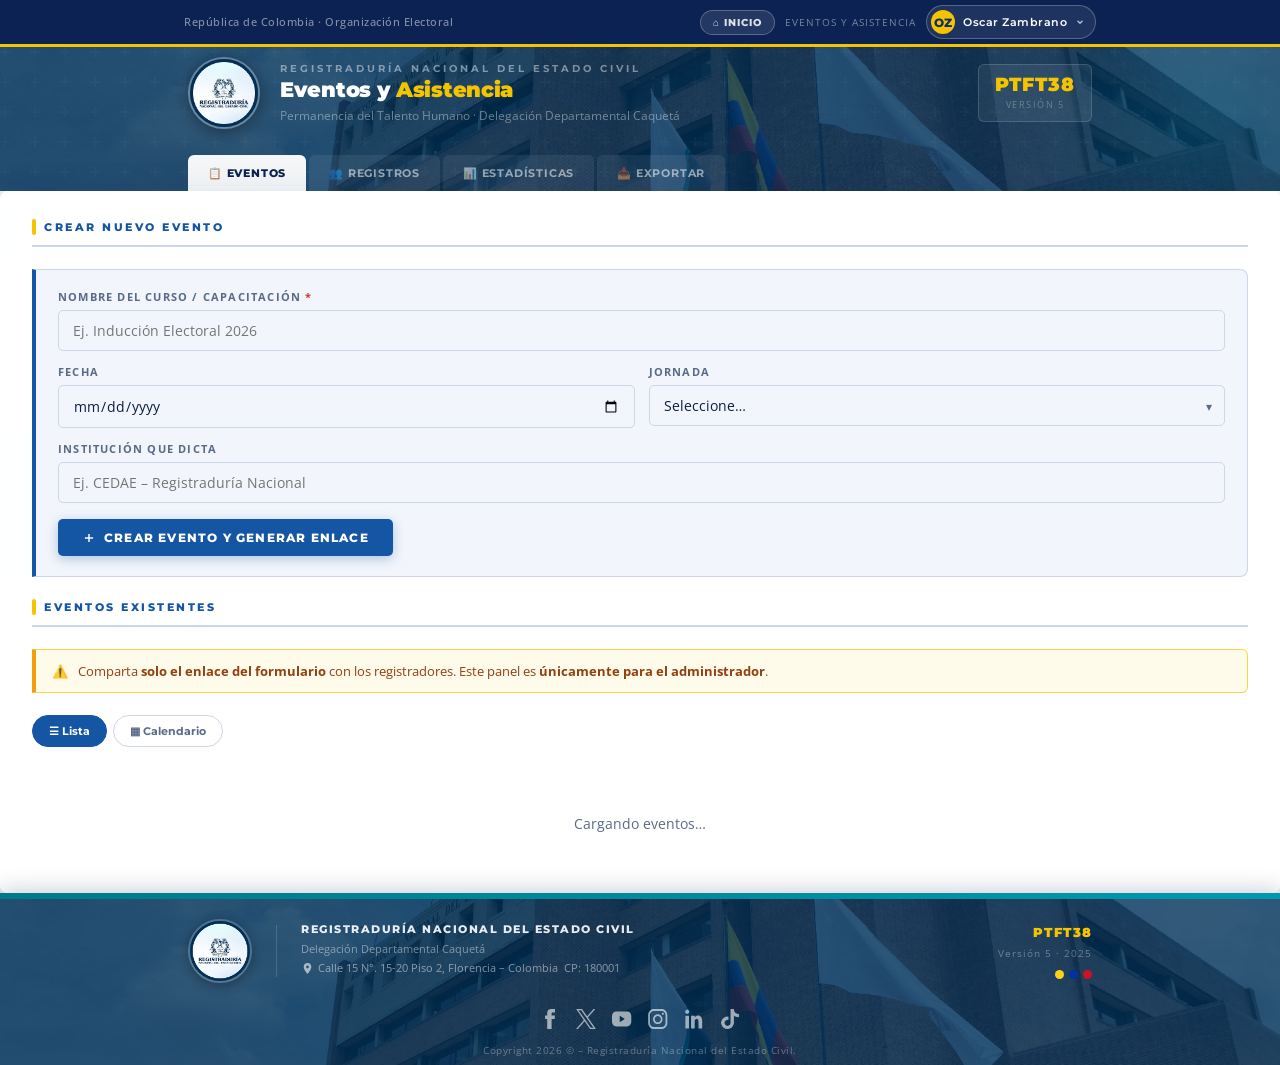
==== commit 9df3b111: "feat(eventos): vista de calendario por mes Dentro de Eventos hay ahora un selector Lista | Calendari" ====
--- a/vistas/admin.html
+++ b/vistas/admin.html
@@ -202,8 +202,35 @@
               <strong>únicamente para el administrador</strong>.</span
             >
           </div>
+          <!-- Dos formas de ver los mismos eventos -->
+          <div class="vista-toggle">
+            <button class="vista-btn activa" id="vistaLista" onclick="window.cambiarVistaEventos('lista')">
+              ☰ Lista
+            </button>
+            <button class="vista-btn" id="vistaCalendario" onclick="window.cambiarVistaEventos('calendario')">
+              ▦ Calendario
+            </button>
+          </div>
+
           <div class="eventos-list" id="eventosList">
             <div class="no-eventos">Cargando eventos…</div>
+          </div>
+
+          <div id="eventosCalendario" style="display: none">
+            <div class="cal-cabeza">
+              <button class="cal-nav" onclick="window.moverMes(-1)" aria-label="Mes anterior">‹</button>
+              <span class="cal-mes" id="calMes">—</span>
+              <button class="cal-nav" onclick="window.moverMes(1)" aria-label="Mes siguiente">›</button>
+              <button class="cal-hoy" onclick="window.moverMes(0)">Hoy</button>
+            </div>
+            <div class="cal-dias" id="calDias"></div>
+            <div class="cal-rejilla" id="calRejilla"></div>
+            <p class="cal-leyenda">
+              <span class="cal-punto abierto"></span> Abierto
+              <span class="cal-punto cerrado"></span> Cerrado
+              <span class="cal-sep">·</span>
+              El número al lado de cada evento es cuántas sedes convocadas asistieron.
+            </p>
           </div>
         </div>
       </div>
--- a/css/admin.css
+++ b/css/admin.css
@@ -1414,3 +1414,214 @@
     grid-template-columns: 1fr 1fr;
   }
 }
+
+/* ══════════════════════════════════════════
+   VISTA DE CALENDARIO
+══════════════════════════════════════════ */
+.vista-toggle {
+  display: flex;
+  gap: 6px;
+  margin-bottom: 14px;
+}
+.vista-btn {
+  font-family: "Montserrat", sans-serif;
+  font-size: 11px;
+  font-weight: 700;
+  padding: 8px 16px;
+  border: 1.5px solid var(--gris-bd);
+  border-radius: 20px;
+  background: #fff;
+  color: var(--gris-txt);
+  cursor: pointer;
+  transition: all 0.15s;
+}
+.vista-btn:hover {
+  border-color: var(--azul-boton);
+  color: var(--azul-boton);
+}
+.vista-btn.activa {
+  background: var(--azul-boton);
+  border-color: var(--azul-boton);
+  color: #fff;
+}
+
+.cal-cabeza {
+  display: flex;
+  align-items: center;
+  gap: 10px;
+  margin-bottom: 12px;
+}
+.cal-mes {
+  font-family: "Montserrat", sans-serif;
+  font-size: 15px;
+  font-weight: 800;
+  color: var(--azul-nav);
+  min-width: 168px;
+}
+.cal-nav,
+.cal-hoy {
+  font-family: "Montserrat", sans-serif;
+  border: 1.5px solid var(--gris-bd);
+  background: #fff;
+  color: var(--gris-txt);
+  border-radius: 7px;
+  cursor: pointer;
+  transition: all 0.15s;
+}
+.cal-nav {
+  width: 30px;
+  height: 30px;
+  font-size: 17px;
+  line-height: 1;
+}
+.cal-hoy {
+  font-size: 11px;
+  font-weight: 700;
+  padding: 7px 13px;
+  margin-left: auto;
+}
+.cal-nav:hover,
+.cal-hoy:hover {
+  border-color: var(--azul-boton);
+  color: var(--azul-boton);
+}
+
+.cal-dias,
+.cal-rejilla {
+  display: grid;
+  grid-template-columns: repeat(7, 1fr);
+  gap: 5px;
+}
+.cal-dias {
+  margin-bottom: 5px;
+}
+.cal-dia-nom {
+  text-align: center;
+  font-family: "Montserrat", sans-serif;
+  font-size: 10px;
+  font-weight: 800;
+  letter-spacing: 1px;
+  text-transform: uppercase;
+  color: var(--gris-txt);
+  padding: 4px 0;
+}
+.cal-celda {
+  min-height: 92px;
+  border: 1.5px solid var(--gris-bd);
+  border-radius: 7px;
+  background: #fff;
+  padding: 6px;
+  display: flex;
+  flex-direction: column;
+  gap: 4px;
+}
+/* Los huecos de relleno no son días: sin borde para que no se lean
+   como casillas vacías del mes */
+.cal-celda.vacia {
+  border: none;
+  background: none;
+  min-height: 0;
+}
+.cal-celda.con-eventos {
+  background: #fbfcfe;
+}
+.cal-celda.hoy {
+  border-color: var(--azul-boton);
+  box-shadow: 0 0 0 2px rgba(20, 85, 164, 0.14);
+}
+.cal-num {
+  font-family: "Montserrat", sans-serif;
+  font-size: 11px;
+  font-weight: 700;
+  color: var(--gris-txt);
+}
+.cal-celda.hoy .cal-num {
+  color: var(--azul-boton);
+}
+
+.cal-evento {
+  display: flex;
+  align-items: center;
+  gap: 5px;
+  width: 100%;
+  text-align: left;
+  font-family: inherit;
+  font-size: 10.5px;
+  line-height: 1.3;
+  border: none;
+  border-left: 3px solid;
+  border-radius: 4px;
+  padding: 4px 6px;
+  cursor: pointer;
+  transition: filter 0.15s;
+}
+.cal-evento:hover {
+  filter: brightness(0.94);
+}
+.cal-evento.abierto {
+  background: #eef4fb;
+  border-left-color: var(--gr-azul);
+  color: var(--azul-nav);
+}
+.cal-evento.cerrado {
+  background: var(--gris-bg);
+  border-left-color: var(--gris-txt);
+  color: var(--gris-txt);
+}
+.cal-ev-nombre {
+  flex: 1;
+  overflow: hidden;
+  text-overflow: ellipsis;
+  white-space: nowrap;
+}
+/* El cumplimiento va en negrita y sin recortarse: es el dato que
+   convierte el calendario en "cómo nos fue", no solo "qué hay" */
+.cal-ev-cump {
+  font-weight: 800;
+  font-size: 9.5px;
+  white-space: nowrap;
+}
+
+.cal-leyenda {
+  display: flex;
+  align-items: center;
+  gap: 6px;
+  flex-wrap: wrap;
+  font-size: 11px;
+  color: var(--gris-txt);
+  margin: 14px 0 0;
+}
+.cal-punto {
+  width: 9px;
+  height: 9px;
+  border-radius: 2px;
+  display: inline-block;
+}
+.cal-punto.abierto {
+  background: var(--gr-azul);
+}
+.cal-punto.cerrado {
+  background: var(--gris-txt);
+}
+.cal-sep {
+  opacity: 0.5;
+  margin: 0 4px;
+}
+
+/* En pantallas angostas la rejilla de 7 columnas se vuelve ilegible */
+@media (max-width: 720px) {
+  .cal-celda {
+    min-height: 64px;
+    padding: 4px;
+  }
+  .cal-ev-nombre {
+    display: none;
+  }
+  .cal-evento {
+    justify-content: center;
+    padding: 3px;
+  }
+  .cal-ev-cump {
+    font-size: 9px;
+  }
+}
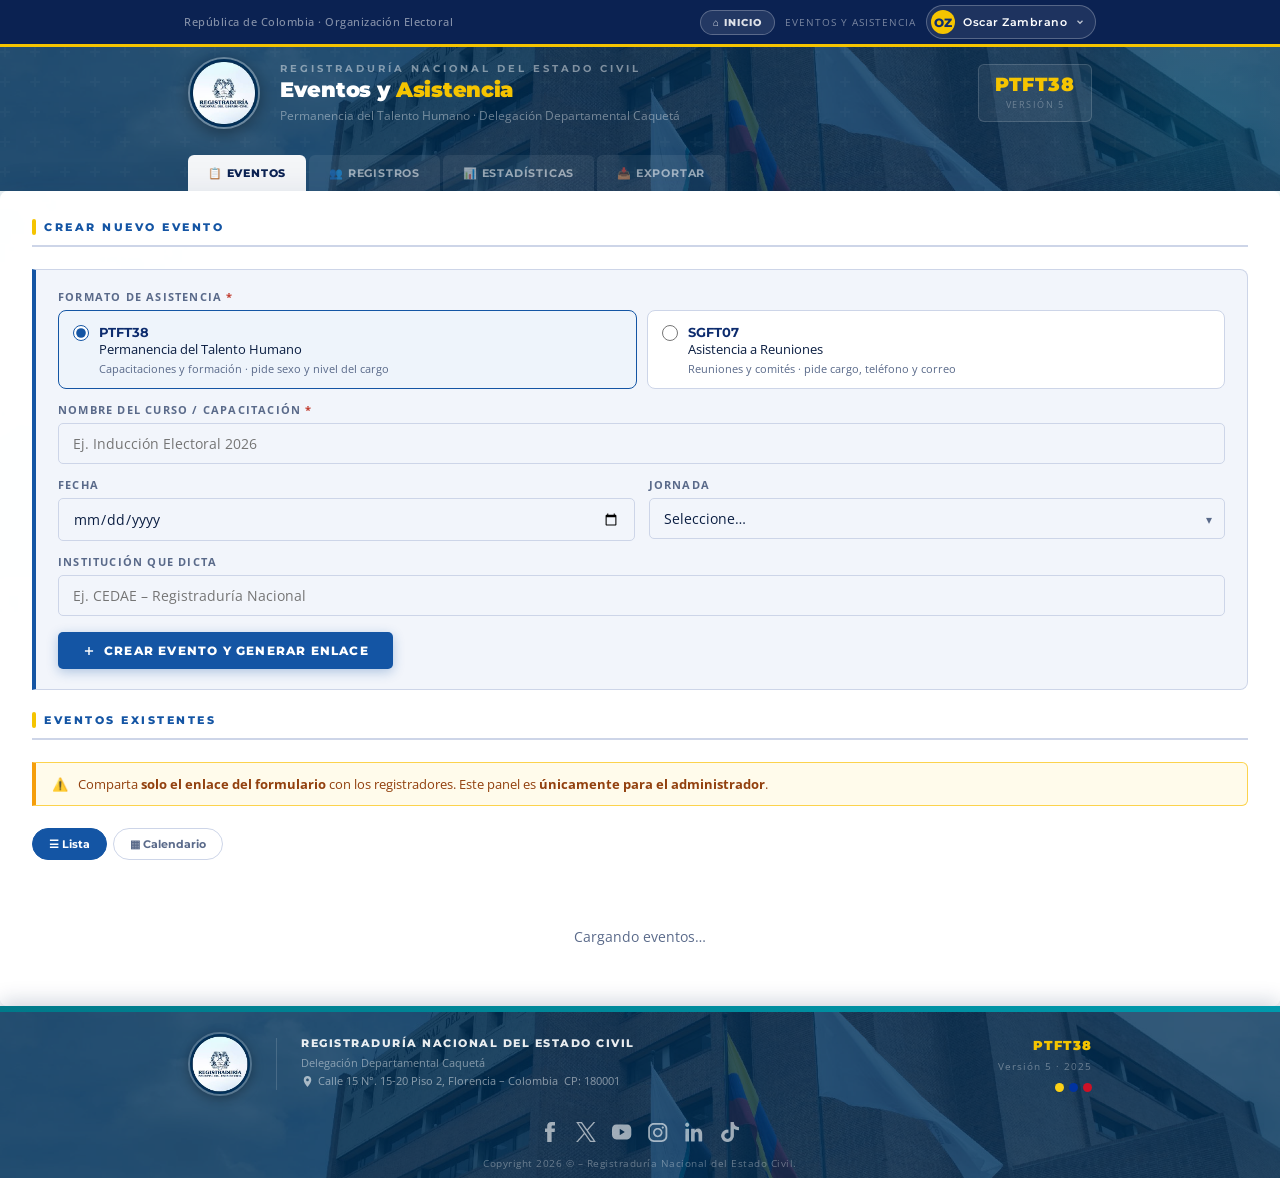
==== commit f6142455: "feat(eventos): llevar la asistencia tambien en el formato SGFT07 La entidad usa dos formatos de asis" ====
--- a/vistas/admin.html
+++ b/vistas/admin.html
@@ -126,6 +126,31 @@
           <div class="section-title">Crear nuevo evento</div>
           <div class="evento-form-wrap">
             <div class="form-grid">
+              <!-- El formato define qué datos se le piden al asistente,
+                   así que se escoge antes que nada -->
+              <div class="span2">
+                <div class="field">
+                  <label>Formato de asistencia <span class="req">*</span></label>
+                  <div class="formatos-opciones" id="evFormatoOpciones">
+                    <label class="formato-op activa">
+                      <input type="radio" name="evFormato" value="PTFT38" checked />
+                      <span>
+                        <b>PTFT38</b>
+                        Permanencia del Talento Humano
+                        <small>Capacitaciones y formación · pide sexo y nivel del cargo</small>
+                      </span>
+                    </label>
+                    <label class="formato-op">
+                      <input type="radio" name="evFormato" value="SGFT07" />
+                      <span>
+                        <b>SGFT07</b>
+                        Asistencia a Reuniones
+                        <small>Reuniones y comités · pide cargo, teléfono y correo</small>
+                      </span>
+                    </label>
+                  </div>
+                </div>
+              </div>
               <div class="span2">
                 <div class="field">
                   <label
@@ -160,9 +185,23 @@
                   </div>
                 </div>
               </div>
+              <!-- El SGFT07 imprime un horario, no una jornada -->
+              <div id="evHorarioWrap" style="display: none">
+                <div class="field">
+                  <label>Horario</label>
+                  <input
+                    type="text"
+                    id="evHorario"
+                    placeholder="Ej. 8:00 a. m. a 12:00 m."
+                    autocomplete="off"
+                  />
+                </div>
+              </div>
               <div class="span2">
                 <div class="field">
-                  <label>Institución que dicta</label>
+                  <!-- El PTFT38 pide la institución que dicta; el SGFT07,
+                       el lugar donde se hizo la reunión -->
+                  <label id="evInstitucionLabel">Institución que dicta</label>
                   <input
                     type="text"
                     id="evInstitucion"
@@ -311,18 +350,10 @@
 
           <div class="reg-table-wrap">
             <table>
+              <!-- Las columnas del medio dependen del formato del
+                   evento, así que las arma el script -->
               <thead>
-                <tr>
-                  <th>#</th>
-                  <th>Cédula</th>
-                  <th>Nombre</th>
-                  <th>Dependencia</th>
-                  <th>Sexo</th>
-                  <th>Nivel</th>
-                  <th>Hora</th>
-                  <th>Firma</th>
-                  <th></th>
-                </tr>
+                <tr id="regCabecera"></tr>
               </thead>
               <tbody id="regTabla">
                 <tr>
--- a/css/admin.css
+++ b/css/admin.css
@@ -1625,3 +1625,77 @@
     font-size: 9px;
   }
 }
+
+/* Tercera categoría de sexo: mismo tratamiento que las otras dos */
+.sx-o .sexo-ico {
+  background: #fbf3e0;
+  color: var(--gr-ambar);
+}
+.sx-o {
+  border-left: 4px solid var(--gr-ambar);
+}
+
+/* ══════════════════════════════════════════
+   FORMATO DE ASISTENCIA
+══════════════════════════════════════════ */
+.formatos-opciones {
+  display: grid;
+  grid-template-columns: repeat(auto-fit, minmax(260px, 1fr));
+  gap: 10px;
+}
+.formato-op {
+  display: flex;
+  align-items: flex-start;
+  gap: 10px;
+  padding: 12px 14px;
+  border: 1.5px solid var(--gris-bd);
+  border-radius: 8px;
+  background: #fff;
+  cursor: pointer;
+  transition: all 0.15s;
+}
+.formato-op input {
+  width: 16px;
+  height: 16px;
+  margin-top: 2px;
+  accent-color: var(--azul-boton);
+  flex-shrink: 0;
+}
+.formato-op span {
+  font-size: 12.5px;
+  line-height: 1.4;
+  color: var(--tinta);
+}
+.formato-op b {
+  display: block;
+  font-family: "Montserrat", sans-serif;
+  font-size: 13px;
+  color: var(--azul-nav);
+}
+.formato-op small {
+  display: block;
+  font-size: 11px;
+  color: var(--gris-txt);
+  margin-top: 2px;
+}
+.formato-op.activa {
+  border-color: var(--azul-boton);
+  background: #eef4fb;
+}
+
+/* Insignia del formato en la lista de eventos */
+.ev-formato {
+  display: inline-block;
+  font-family: "Montserrat", sans-serif;
+  font-size: 9.5px;
+  font-weight: 800;
+  letter-spacing: 0.5px;
+  padding: 2px 7px;
+  border-radius: 4px;
+  margin-right: 6px;
+  background: var(--azul-nav);
+  color: #fff;
+}
+.ev-formato.sgft07 {
+  background: var(--gr-teal);
+}
